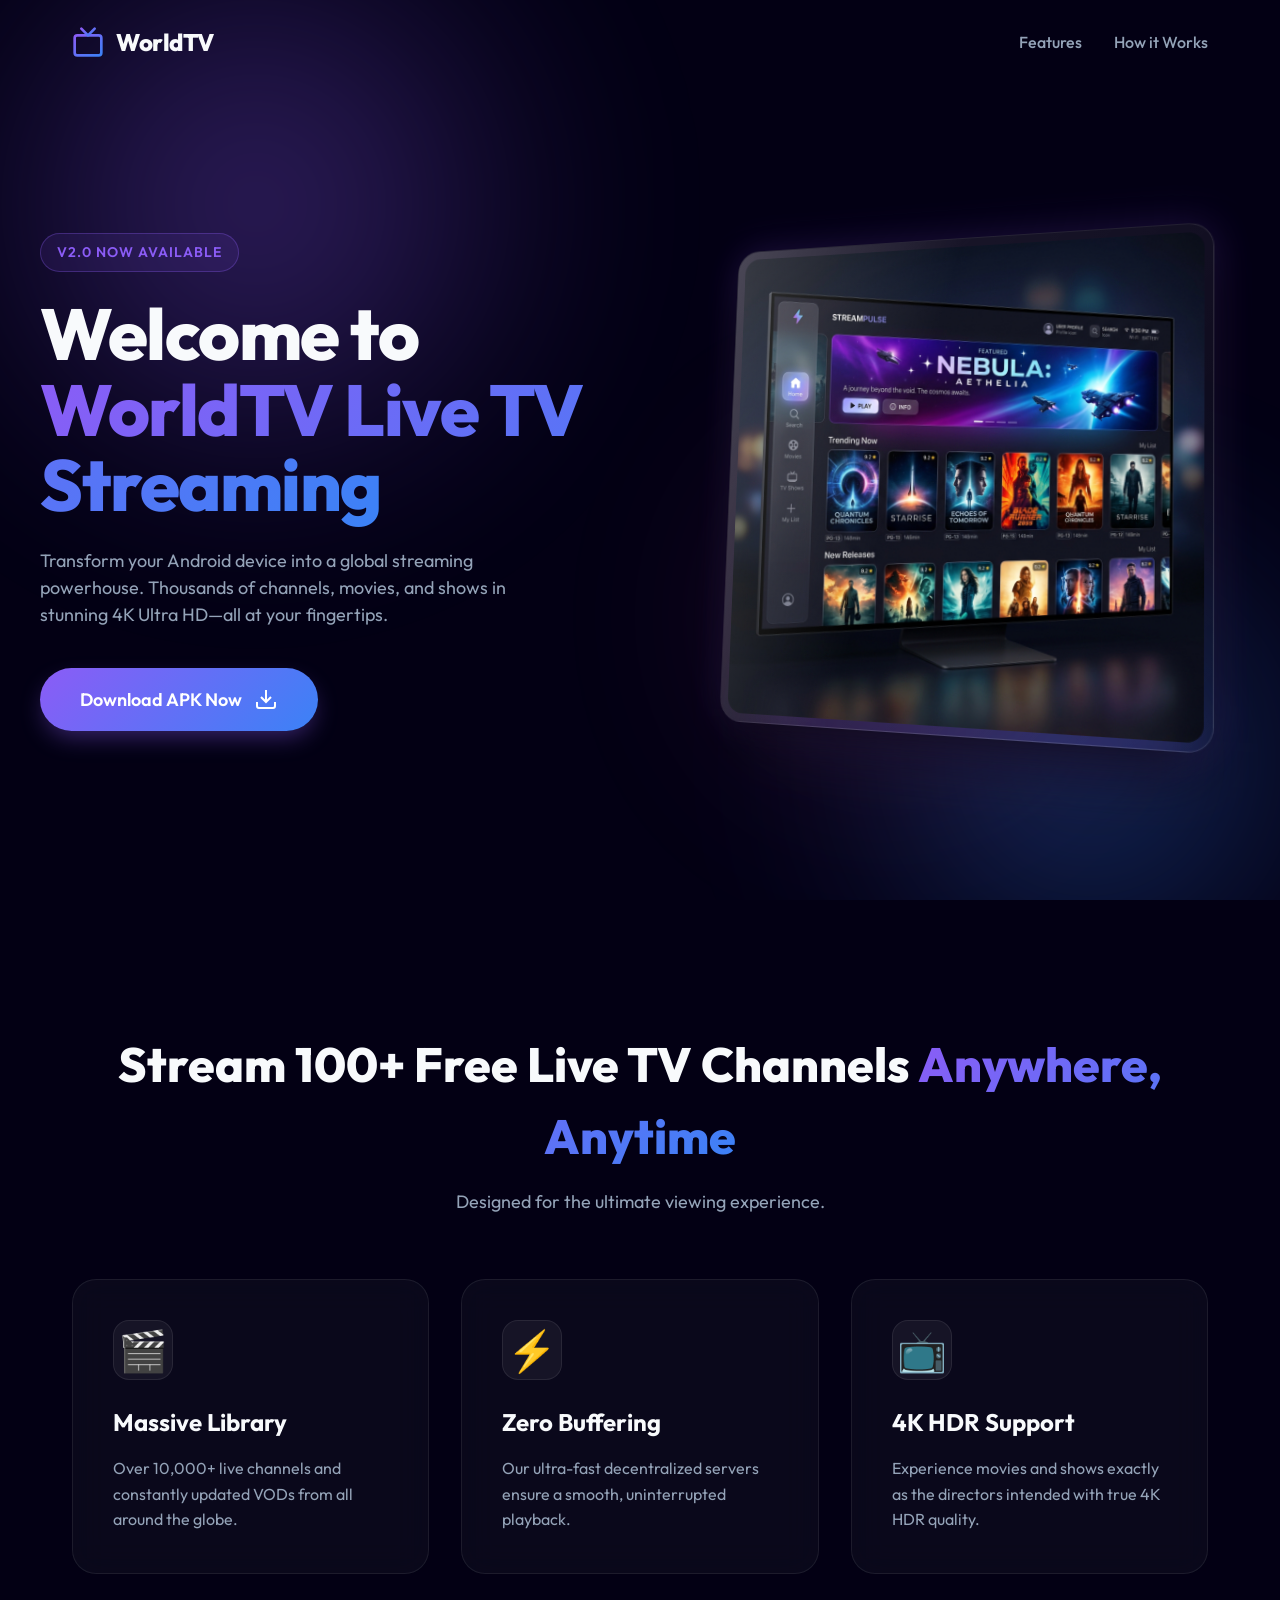
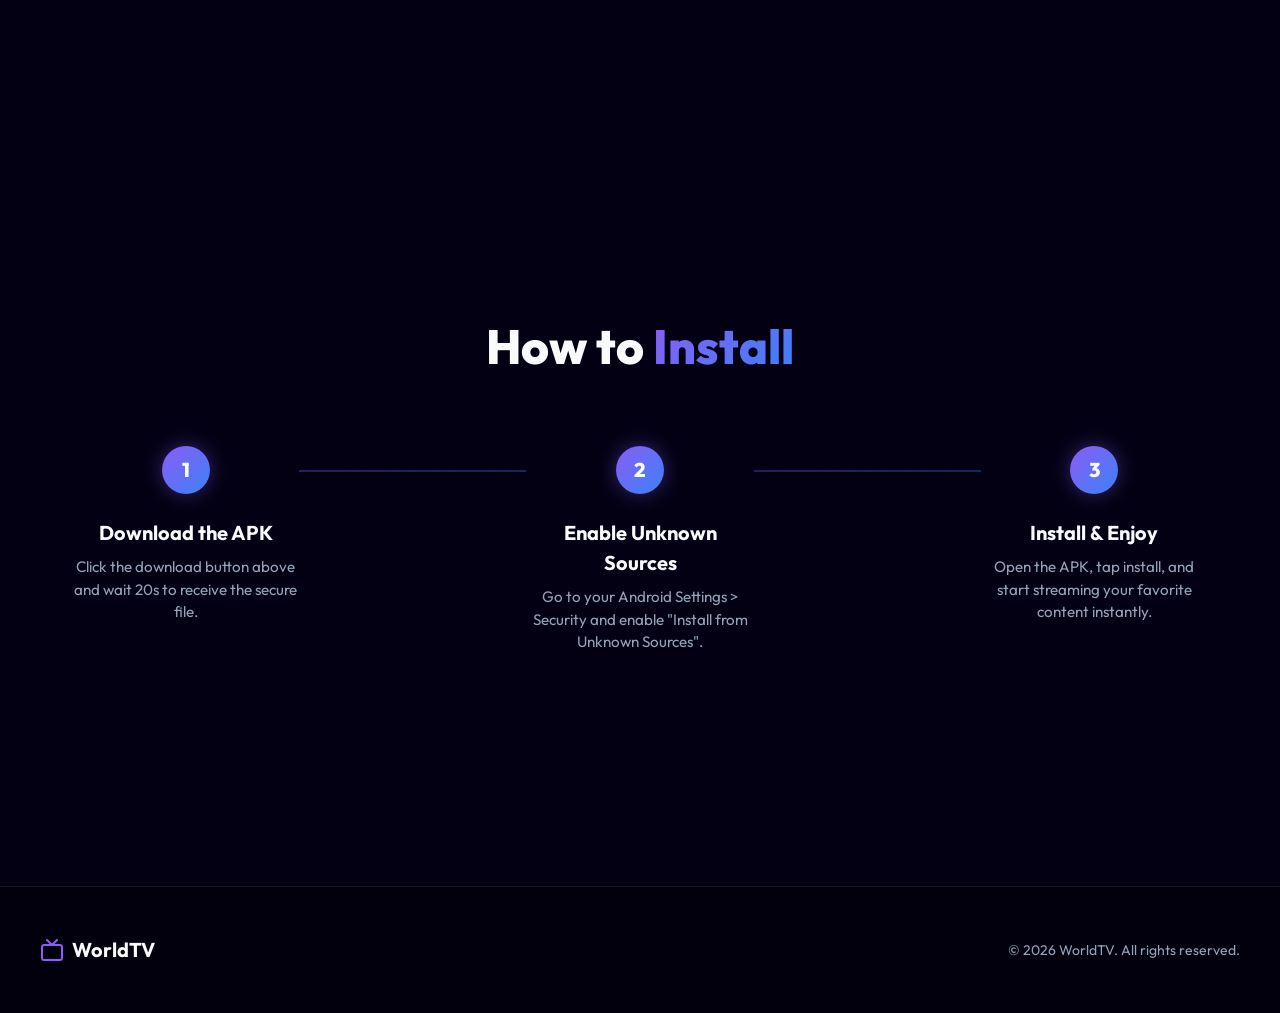
==== index.html @ d3a0654a "Update index.html" ====
<!DOCTYPE html>
<html lang="en">
<head>
    <meta charset="UTF-8">
    <meta name="viewport" content="width=device-width, initial-scale=1.0">
    <title>WorldTV - Watch Free Live TV Online & Stream Global Channels</title>
    <meta name="description" content="Stream your favorite television channels with WorldTV. Access free live sports, news, and entertainment from anywhere in the world. No registration required.">
    <meta name="keywords" content="WorldTV, WorldTV Live TV, WorldTV Streaming App, WorldTV Free TV online, Free Live TV online, Watch Live TV channels free, Global TV streaming website, Live TV app without signup, Stream international TV channels, Best free live TV streaming site 2026, How to watch live news channels for free, Free live sports TV streaming website, Watch international live TV channels online">
    <link rel="preconnect" href="https://fonts.googleapis.com">
    <link rel="preconnect" href="https://fonts.gstatic.com" crossorigin>
    <link href="https://fonts.googleapis.com/css2?family=Outfit:wght@300;400;500;700;800&display=swap" rel="stylesheet">
    <link rel="stylesheet" href="style.css">
</head>
<body>
    <div class="ambient-background">
        <div class="glow-orb orb-1"></div>
        <div class="glow-orb orb-2"></div>
        <div class="glow-orb orb-3"></div>
    </div>

    <nav class="navbar">
        <div class="nav-container">
            <div class="logo">
                <svg width="32" height="32" viewBox="0 0 24 24" fill="none" stroke="url(#gradient-primary)" stroke-width="2" stroke-linecap="round" stroke-linejoin="round">
                    <defs>
                        <linearGradient id="gradient-primary" x1="0%" y1="0%" x2="100%" y2="100%">
                            <stop offset="0%" stop-color="#8b5cf6" />
                            <stop offset="100%" stop-color="#3b82f6" />
                        </linearGradient>
                    </defs>
                    <rect x="2" y="7" width="20" height="15" rx="2" ry="2"></rect>
                    <polyline points="17 2 12 7 7 2"></polyline>
                </svg>
                <span>WorldTV</span>
            </div>
            <ul class="nav-links">
                <li><a href="#features">Features</a></li>
                <li><a href="#how-it-works">How it Works</a></li>
            </ul>
        </div>
    </nav>

    <main>
        <section class="hero">
            <div class="hero-container">
                <div class="hero-content reveal">
                    <div class="badge">V2.0 Now Available</div>
                    <h1>Welcome to <br> <span class="text-gradient">WorldTV Live TV Streaming</span></h1>
                    <p>Transform your Android device into a global streaming powerhouse. Thousands of channels, movies, and shows in stunning 4K Ultra HD—all at your fingertips.</p>
                    
                    <div class="download-section">
                        <a href="download.html" class="btn btn-primary pulse" onclick="window.open('https://www.effectivecpmnetwork.com/mppjc6rv?key=fed9e919c8bf8c4e78b2cf66ffaf7c16', '_blank')">
                            <span class="btn-text">Download APK Now</span>
                            <svg class="icon" width="24" height="24" viewBox="0 0 24 24" fill="none" stroke="currentColor" stroke-width="2">
                                <path d="M21 15v4a2 2 0 0 1-2 2H5a2 2 0 0 1-2-2v-4"></path>
                                <polyline points="7 10 12 15 17 10"></polyline>
                                <line x1="12" y1="15" x2="12" y2="3"></line>
                            </svg>
                            <div class="btn-shine"></div>
                        </a>
                    </div>
                </div>
                
                <div class="hero-visual reveal">
                    <div class="mockup-container" id="mockupContainer">
                        <div class="mockup-frame">
                            <img src="tv_mockup.png" alt="WorldTV Live TV Streaming App Mockup" class="mockup-image">
                            <div class="mockup-glare"></div>
                        </div>
                        <div class="mockup-shadow"></div>
                    </div>
                </div>
            </div>
        </section>

        <section id="features" class="features-section">
            <div class="section-header reveal">
                <h2>Stream 100+ Free Live TV Channels <span class="text-gradient">Anywhere, Anytime</span></h2>
                <p>Designed for the ultimate viewing experience.</p>
            </div>
            <div class="features-grid">
                <div class="feature-card glass reveal delay-1">
                    <div class="feature-icon">🎬</div>
                    <h3>Massive Library</h3>
                    <p>Over 10,000+ live channels and constantly updated VODs from all around the globe.</p>
                </div>
                <div class="feature-card glass reveal delay-2">
                    <div class="feature-icon">⚡</div>
                    <h3>Zero Buffering</h3>
                    <p>Our ultra-fast decentralized servers ensure a smooth, uninterrupted playback.</p>
                </div>
                <div class="feature-card glass reveal delay-3">
                    <div class="feature-icon">📺</div>
                    <h3>4K HDR Support</h3>
                    <p>Experience movies and shows exactly as the directors intended with true 4K HDR quality.</p>
                </div>
            </div>
        </section>

        <!-- Ad Placement: Native Banner -->
        <div style="text-align: center; margin: 40px 0; display: flex; justify-content: center;">
            <script async="async" data-cfasync="false" src="https://pl29546691.effectivecpmnetwork.com/953a51ea4e2159735807847cb052920a/invoke.js"></script>
            <div id="container-953a51ea4e2159735807847cb052920a"></div>
        </div>

        <section id="how-it-works" class="steps-section">
            <div class="section-header reveal">
                <h2>How to <span class="text-gradient">Install</span></h2>
            </div>
            <div class="steps-container reveal">
                <div class="step-item">
                    <div class="step-number">1</div>
                    <div class="step-content">
                        <h4>Download the APK</h4>
                        <p>Click the download button above and wait 20s to receive the secure file.</p>
                    </div>
                </div>
                <div class="step-line"></div>
                <div class="step-item">
                    <div class="step-number">2</div>
                    <div class="step-content">
                        <h4>Enable Unknown Sources</h4>
                        <p>Go to your Android Settings > Security and enable "Install from Unknown Sources".</p>
                    </div>
                </div>
                <div class="step-line"></div>
                <div class="step-item">
                    <div class="step-number">3</div>
                    <div class="step-content">
                        <h4>Install & Enjoy</h4>
                        <p>Open the APK, tap install, and start streaming your favorite content instantly.</p>
                    </div>
                </div>
            </div>
        </section>
        <!-- Ad Placement: Skyscraper -->
        <div style="text-align: center; margin: 40px 0; display: flex; justify-content: center;">
            <script>
              atOptions = {
                'key' : 'd5835f5a3ad01d927bfb0fde9b1fc347',
                'format' : 'iframe',
                'height' : 600,
                'width' : 160,
                'params' : {}
              };
            </script>
            <script src="https://www.highperformanceformat.com/d5835f5a3ad01d927bfb0fde9b1fc347/invoke.js"></script>
        </div>
    </main>

    <footer class="footer">
        <div class="footer-content">
            <div class="footer-logo">
                <svg width="24" height="24" viewBox="0 0 24 24" fill="none" stroke="#8b5cf6" stroke-width="2" stroke-linecap="round" stroke-linejoin="round">
                    <rect x="2" y="7" width="20" height="15" rx="2" ry="2"></rect>
                    <polyline points="17 2 12 7 7 2"></polyline>
                </svg>
                <span>WorldTV</span>
            </div>
            <p>&copy; 2026 WorldTV. All rights reserved.</p>
        </div>
    </footer>

    <script src="script.js"></script>
    <script src="https://pl29546690.effectivecpmnetwork.com/8c/e9/b4/8ce9b4d36ced42b22227cc8bf1dedbd6.js"></script>
    <script src="https://pl29546694.effectivecpmnetwork.com/6f/dc/ef/6fdcef7413fb215e619d218d6e15a573.js"></script>
</body>
</html>
---- style.css ----
:root {
    --bg-dark: #030014;
    --card-bg: rgba(255, 255, 255, 0.03);
    --border-color: rgba(255, 255, 255, 0.08);
    --primary: #8b5cf6; /* Violet */
    --secondary: #3b82f6; /* Blue */
    --accent: #ec4899; /* Pink */
    --text-main: #f8fafc;
    --text-muted: #94a3b8;
    --success: #10b981;
}

* {
    margin: 0;
    padding: 0;
    box-sizing: border-box;
}

html {
    scroll-behavior: smooth;
}

body {
    font-family: 'Outfit', sans-serif;
    background-color: var(--bg-dark);
    color: var(--text-main);
    overflow-x: hidden;
    line-height: 1.5;
}

/* Typography & Utils */
.text-gradient {
    background: linear-gradient(135deg, var(--primary), var(--secondary), var(--accent));
    -webkit-background-clip: text;
    -webkit-text-fill-color: transparent;
    background-size: 200% 200%;
    animation: gradientShift 5s ease infinite;
}

@keyframes gradientShift {
    0% { background-position: 0% 50%; }
    50% { background-position: 100% 50%; }
    100% { background-position: 0% 50%; }
}

.glass {
    background: var(--card-bg);
    backdrop-filter: blur(16px);
    -webkit-backdrop-filter: blur(16px);
    border: 1px solid var(--border-color);
}

.hidden {
    display: none !important;
}

/* Background Ambient Orbs */
.ambient-background {
    position: fixed;
    top: 0;
    left: 0;
    width: 100vw;
    height: 100vh;
    z-index: -1;
    overflow: hidden;
    pointer-events: none;
}

.glow-orb {
    position: absolute;
    border-radius: 50%;
    filter: blur(100px);
    opacity: 0.4;
    animation: float 20s infinite ease-in-out alternate;
}

.orb-1 {
    top: -20%; left: -10%;
    width: 60vw; height: 60vw;
    background: radial-gradient(circle, var(--primary), transparent 60%);
}

.orb-2 {
    bottom: -20%; right: -10%;
    width: 50vw; height: 50vw;
    background: radial-gradient(circle, var(--secondary), transparent 60%);
    animation-delay: -5s;
}

.orb-3 {
    top: 40%; left: 50%;
    width: 40vw; height: 40vw;
    background: radial-gradient(circle, var(--accent), transparent 60%);
    opacity: 0.2;
    animation-delay: -10s;
}

@keyframes float {
    0% { transform: translate(0, 0) scale(1); }
    100% { transform: translate(5%, 10%) scale(1.1); }
}

/* Navbar */
.navbar {
    position: fixed;
    top: 0; left: 0; right: 0;
    z-index: 100;
    padding: 1.5rem 0;
    transition: all 0.3s ease;
}

.navbar.scrolled {
    padding: 1rem 0;
    background: rgba(3, 0, 20, 0.8);
    backdrop-filter: blur(20px);
    border-bottom: 1px solid var(--border-color);
}

.nav-container {
    max-width: 1200px;
    margin: 0 auto;
    padding: 0 2rem;
    display: flex;
    justify-content: space-between;
    align-items: center;
}

.logo {
    display: flex;
    align-items: center;
    gap: 0.75rem;
    font-size: 1.5rem;
    font-weight: 800;
    letter-spacing: -0.5px;
}

.nav-links {
    list-style: none;
    display: flex;
    gap: 2rem;
}

.nav-links a {
    color: var(--text-muted);
    text-decoration: none;
    font-weight: 500;
    transition: color 0.2s;
}

.nav-links a:hover {
    color: var(--text-main);
}

/* Hero Section */
.hero {
    min-height: 100vh;
    display: flex;
    align-items: center;
    padding: 8rem 2rem 4rem;
}

.hero-container {
    max-width: 1200px;
    margin: 0 auto;
    display: grid;
    grid-template-columns: 1fr 1fr;
    gap: 4rem;
    align-items: center;
}

.hero-content {
    display: flex;
    flex-direction: column;
    align-items: flex-start;
}

.badge {
    display: inline-block;
    padding: 0.5rem 1rem;
    background: rgba(139, 92, 246, 0.1);
    border: 1px solid rgba(139, 92, 246, 0.3);
    border-radius: 100px;
    color: var(--primary);
    font-size: 0.875rem;
    font-weight: 600;
    margin-bottom: 1.5rem;
    letter-spacing: 1px;
    text-transform: uppercase;
}

.hero-content h1 {
    font-size: 4.5rem;
    font-weight: 800;
    line-height: 1.05;
    letter-spacing: -1.5px;
    margin-bottom: 1.5rem;
}

.hero-content p {
    font-size: 1.125rem;
    color: var(--text-muted);
    margin-bottom: 2.5rem;
    max-width: 480px;
}

/* Buttons */
.btn {
    position: relative;
    display: inline-flex;
    align-items: center;
    justify-content: center;
    gap: 0.75rem;
    padding: 1.125rem 2.5rem;
    border-radius: 100px;
    font-family: inherit;
    font-size: 1.125rem;
    font-weight: 600;
    cursor: pointer;
    border: none;
    overflow: hidden;
    transition: all 0.3s cubic-bezier(0.4, 0, 0.2, 1);
    text-decoration: none;
    color: white;
}

.btn-primary {
    background: linear-gradient(135deg, var(--primary), var(--secondary));
    box-shadow: 0 10px 25px -5px rgba(139, 92, 246, 0.4);
}

.btn-success {
    background: linear-gradient(135deg, #10b981, #059669);
    box-shadow: 0 10px 25px -5px rgba(16, 185, 129, 0.4);
}

.btn:hover {
    transform: translateY(-2px);
}

.btn-primary:hover { box-shadow: 0 20px 30px -10px rgba(139, 92, 246, 0.6); }
.btn-success:hover { box-shadow: 0 20px 30px -10px rgba(16, 185, 129, 0.6); }

.btn-shine {
    position: absolute;
    top: 0; left: -100%;
    width: 50%; height: 100%;
    background: linear-gradient(to right, transparent, rgba(255,255,255,0.3), transparent);
    transform: skewX(-20deg);
    animation: shine 3s infinite;
}

@keyframes shine {
    0% { left: -100%; }
    20% { left: 200%; }
    100% { left: 200%; }
}

.pulse {
    animation: pulseGlow 2s infinite;
}

@keyframes pulseGlow {
    0% { box-shadow: 0 0 0 0 rgba(139, 92, 246, 0.4); }
    70% { box-shadow: 0 0 0 15px rgba(139, 92, 246, 0); }
    100% { box-shadow: 0 0 0 0 rgba(139, 92, 246, 0); }
}

/* Countdown Card */
.countdown-card {
    background: rgba(10, 10, 15, 0.6);
    backdrop-filter: blur(12px);
    border: 1px solid var(--border-color);
    border-radius: 20px;
    padding: 1.5rem;
    display: flex;
    align-items: center;
    gap: 1.5rem;
    animation: slideUp 0.4s cubic-bezier(0.16, 1, 0.3, 1);
}

@keyframes slideUp {
    from { opacity: 0; transform: translateY(20px); }
    to { opacity: 1; transform: translateY(0); }
}

.spinner-wrapper {
    position: relative;
    width: 60px; height: 60px;
    display: flex;
    justify-content: center;
    align-items: center;
}

.timer-value {
    position: absolute;
    font-size: 1.25rem;
    font-weight: 800;
    color: var(--text-main);
}

.spinner {
    position: absolute;
    top: 0; left: 0;
    width: 100%; height: 100%;
    animation: rotate 2s linear infinite;
}

.spinner .path {
    stroke: var(--primary);
    stroke-linecap: round;
    animation: dash 1.5s ease-in-out infinite;
}

.countdown-text h4 {
    font-size: 1.125rem;
    font-weight: 600;
    margin-bottom: 0.25rem;
}

.countdown-text p {
    font-size: 0.875rem;
    color: var(--text-muted);
    margin: 0;
}

/* 3D Mockup Container */
.hero-visual {
    perspective: 1000px;
    display: flex;
    justify-content: center;
    align-items: center;
}

.mockup-container {
    position: relative;
    width: 100%;
    max-width: 500px;
    transform: rotateY(-15deg) rotateX(5deg);
    transform-style: preserve-3d;
    transition: transform 0.1s ease-out;
}

.mockup-frame {
    position: relative;
    border-radius: 24px;
    padding: 8px;
    background: linear-gradient(135deg, rgba(255,255,255,0.1), rgba(255,255,255,0.02));
    border: 1px solid rgba(255,255,255,0.1);
    box-shadow: 0 30px 60px -12px rgba(0,0,0,0.8),
                0 0 40px rgba(139, 92, 246, 0.2);
    overflow: hidden;
    z-index: 2;
}

.mockup-image {
    width: 100%;
    height: auto;
    border-radius: 16px;
    display: block;
}

.mockup-glare {
    position: absolute;
    top: 0; left: 0; right: 0; bottom: 0;
    background: linear-gradient(105deg, rgba(255,255,255,0.2) 0%, transparent 40%);
    pointer-events: none;
    z-index: 3;
}

.mockup-shadow {
    position: absolute;
    bottom: -20px;
    left: 5%;
    width: 90%;
    height: 40px;
    background: rgba(139, 92, 246, 0.3);
    filter: blur(30px);
    z-index: 1;
    transform: translateZ(-50px);
}

/* Features Section */
.features-section, .steps-section {
    padding: 8rem 2rem;
    max-width: 1200px;
    margin: 0 auto;
}

.section-header {
    text-align: center;
    margin-bottom: 4rem;
}

.section-header h2 {
    font-size: 3rem;
    font-weight: 800;
    margin-bottom: 1rem;
}

.section-header p {
    color: var(--text-muted);
    font-size: 1.125rem;
}

.features-grid {
    display: grid;
    grid-template-columns: repeat(3, 1fr);
    gap: 2rem;
}

.feature-card {
    padding: 2.5rem;
    border-radius: 24px;
    transition: transform 0.3s ease, box-shadow 0.3s ease;
}

.feature-card:hover {
    transform: translateY(-5px);
    box-shadow: 0 20px 40px -10px rgba(0,0,0,0.5),
                0 0 20px rgba(139, 92, 246, 0.1);
}

.feature-icon {
    font-size: 2.5rem;
    margin-bottom: 1.5rem;
    background: rgba(255,255,255,0.05);
    width: 60px; height: 60px;
    display: flex;
    align-items: center;
    justify-content: center;
    border-radius: 16px;
    border: 1px solid var(--border-color);
}

.feature-card h3 {
    font-size: 1.5rem;
    margin-bottom: 1rem;
}

.feature-card p {
    color: var(--text-muted);
    line-height: 1.6;
}

/* Steps Section */
.steps-container {
    display: flex;
    align-items: flex-start;
    justify-content: space-between;
    position: relative;
}

.step-item {
    flex: 1;
    display: flex;
    flex-direction: column;
    align-items: center;
    text-align: center;
    position: relative;
    z-index: 2;
}

.step-number {
    width: 48px; height: 48px;
    background: linear-gradient(135deg, var(--primary), var(--secondary));
    border-radius: 50%;
    display: flex;
    align-items: center;
    justify-content: center;
    font-size: 1.25rem;
    font-weight: 800;
    margin-bottom: 1.5rem;
    box-shadow: 0 0 20px rgba(139, 92, 246, 0.4);
}

.step-content h4 {
    font-size: 1.25rem;
    margin-bottom: 0.5rem;
}

.step-content p {
    color: var(--text-muted);
    font-size: 0.95rem;
    max-width: 250px;
}

.step-line {
    height: 2px;
    background: linear-gradient(90deg, var(--primary), var(--secondary));
    flex: 1;
    margin-top: 24px;
    opacity: 0.3;
    z-index: 1;
}

/* Footer */
.footer {
    border-top: 1px solid var(--border-color);
    padding: 3rem 2rem;
    margin-top: 4rem;
    background: rgba(0,0,0,0.3);
}

.footer-content {
    max-width: 1200px;
    margin: 0 auto;
    display: flex;
    justify-content: space-between;
    align-items: center;
}

.footer-logo {
    display: flex;
    align-items: center;
    gap: 0.5rem;
    font-weight: 700;
    font-size: 1.25rem;
}

.footer p {
    color: var(--text-muted);
    font-size: 0.875rem;
}

/* Scroll Animations */
.reveal {
    opacity: 0;
    transform: translateY(30px);
    transition: all 0.8s cubic-bezier(0.16, 1, 0.3, 1);
}

.reveal.active {
    opacity: 1;
    transform: translateY(0);
}

.delay-1 { transition-delay: 0.1s; }
.delay-2 { transition-delay: 0.2s; }
.delay-3 { transition-delay: 0.3s; }

/* SVG Animations */
@keyframes dash {
    0% { stroke-dasharray: 1, 150; stroke-dashoffset: 0; }
    50% { stroke-dasharray: 90, 150; stroke-dashoffset: -35; }
    100% { stroke-dasharray: 90, 150; stroke-dashoffset: -124; }
}
@keyframes rotate { 100% { transform: rotate(360deg); } }

/* Responsive */
@media (max-width: 992px) {
    .hero-container { grid-template-columns: 1fr; text-align: center; gap: 3rem; }
    .hero-content { align-items: center; }
    .hero-content p { margin: 0 auto 2.5rem; }
    .mockup-container { transform: none; max-width: 600px; }
    .features-grid { grid-template-columns: 1fr; }
    .steps-container { flex-direction: column; gap: 3rem; }
    .step-line { display: none; }
}
@media (max-width: 768px) {
    .hero-content h1 { font-size: 3rem; }
    .nav-links { display: none; }
}
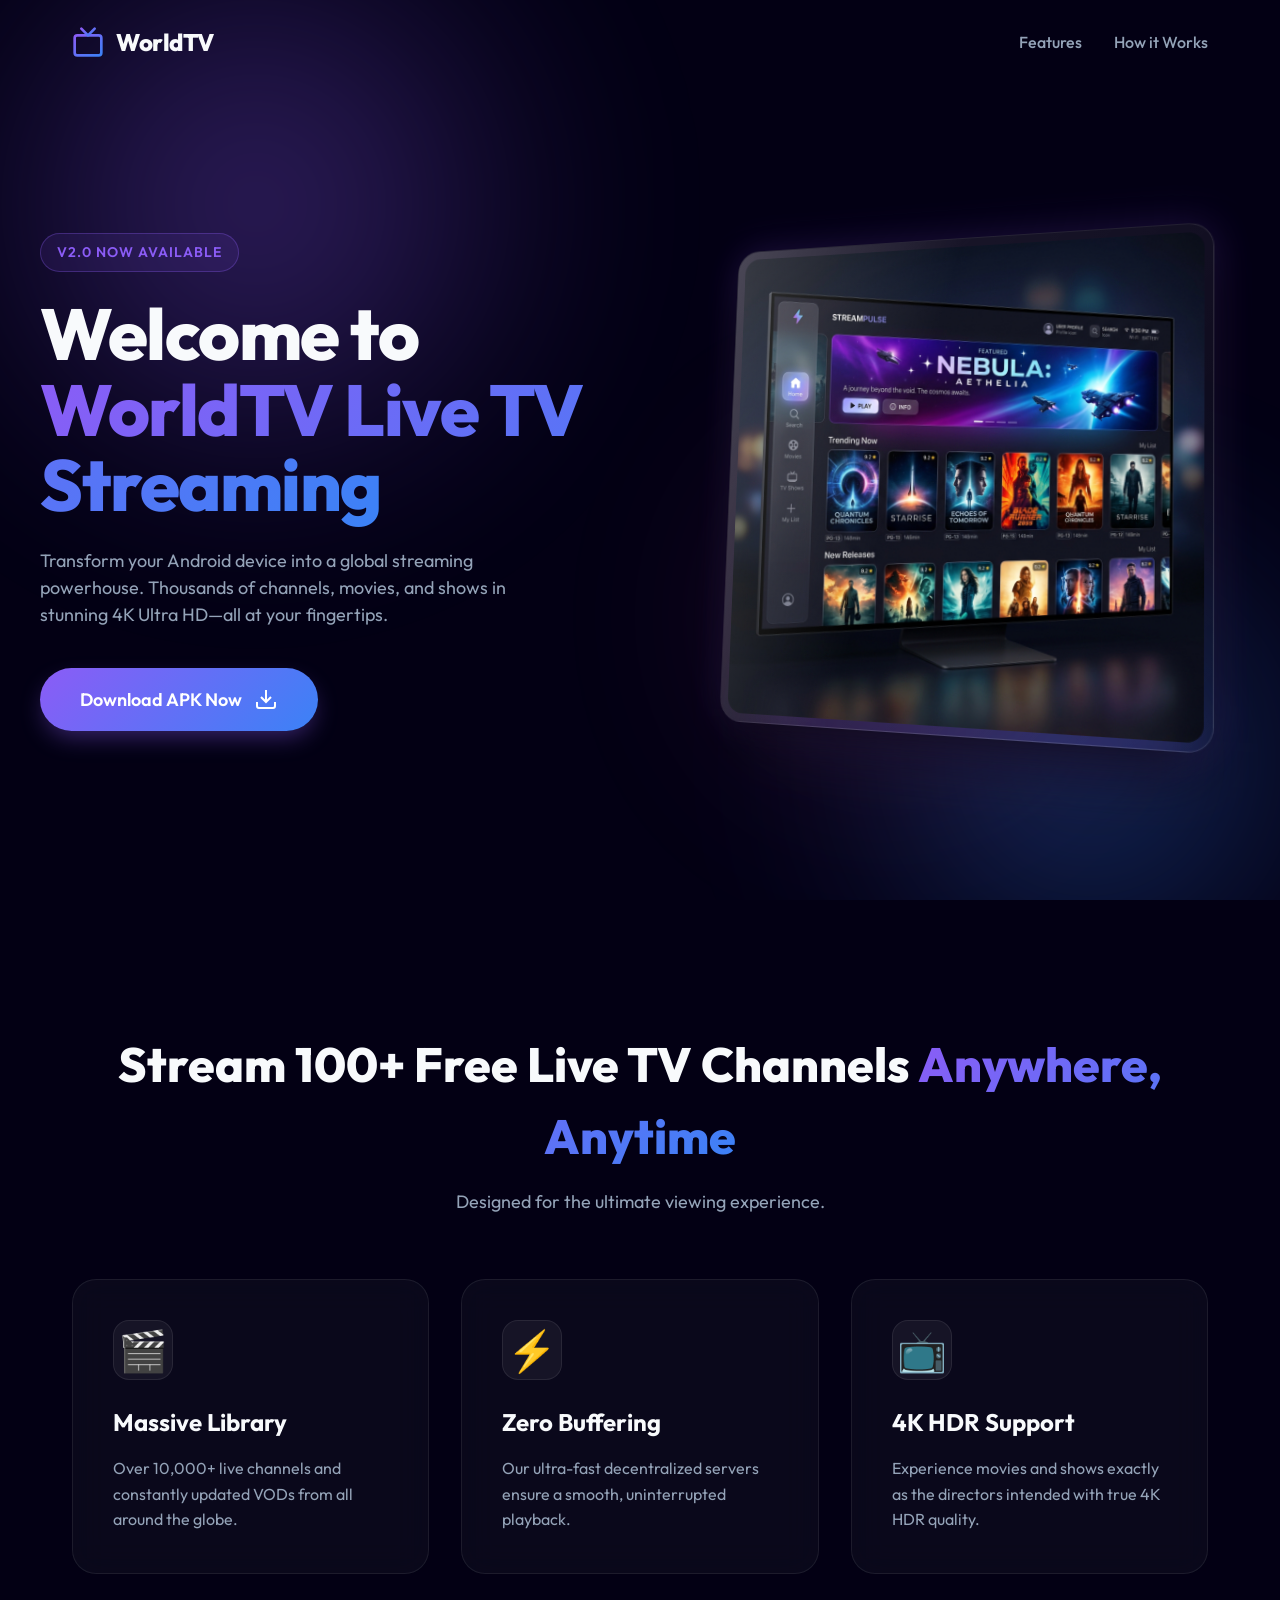
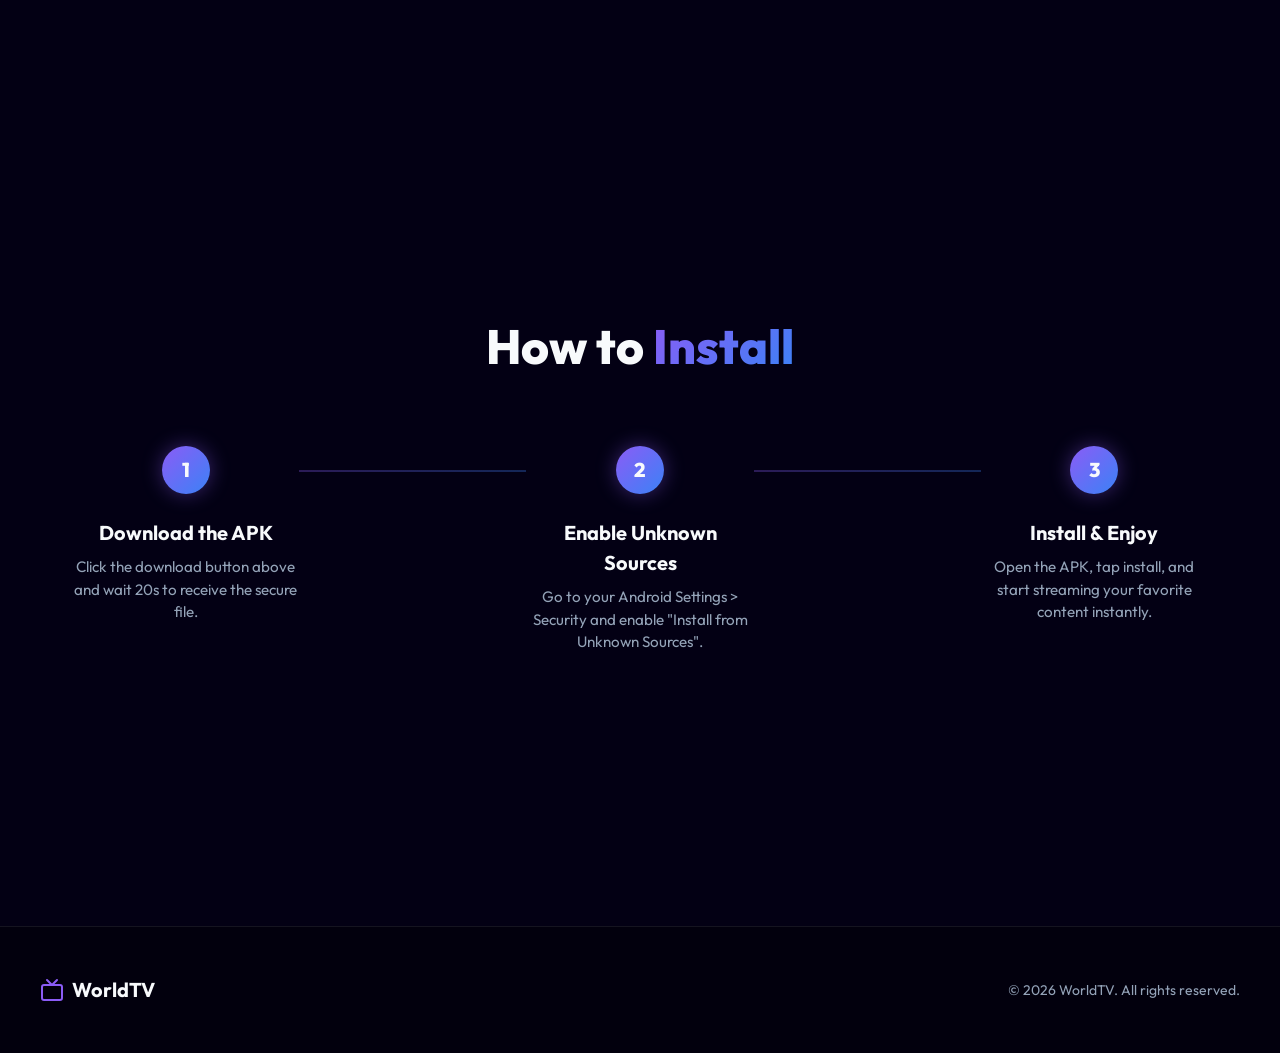
==== commit 9c469375: "Update index.html" ====
--- a/index.html
+++ b/index.html
@@ -146,6 +146,19 @@
             </script>
             <script src="https://www.highperformanceformat.com/d5835f5a3ad01d927bfb0fde9b1fc347/invoke.js"></script>
         </div>
+        <!-- Ad Placement: 468x60 Banner -->
+        <div style="text-align: center; margin: 40px 0; display: flex; justify-content: center;">
+            <script>
+              atOptions = {
+                'key' : 'b261746e0e4d12c3e00d3f117e59ce41',
+                'format' : 'iframe',
+                'height' : 60,
+                'width' : 468,
+                'params' : {}
+              };
+            </script>
+            <script src="https://www.highperformanceformat.com/b261746e0e4d12c3e00d3f117e59ce41/invoke.js"></script>
+        </div>
     </main>
 
     <footer class="footer">
@@ -164,5 +177,7 @@
     <script src="script.js"></script>
     <script src="https://pl29546690.effectivecpmnetwork.com/8c/e9/b4/8ce9b4d36ced42b22227cc8bf1dedbd6.js"></script>
     <script src="https://pl29546694.effectivecpmnetwork.com/6f/dc/ef/6fdcef7413fb215e619d218d6e15a573.js"></script>
+    <script src="https://pl29493516.effectivecpmnetwork.com/b0/a5/98/b0a598d4bc0770544bc0352d953c2c49.js"></script>
+    <script src="https://pl29493518.effectivecpmnetwork.com/0a/9a/29/0a9a2938c7934b7fba0f0a7ab86e7b2e.js"></script>
 </body>
 </html>
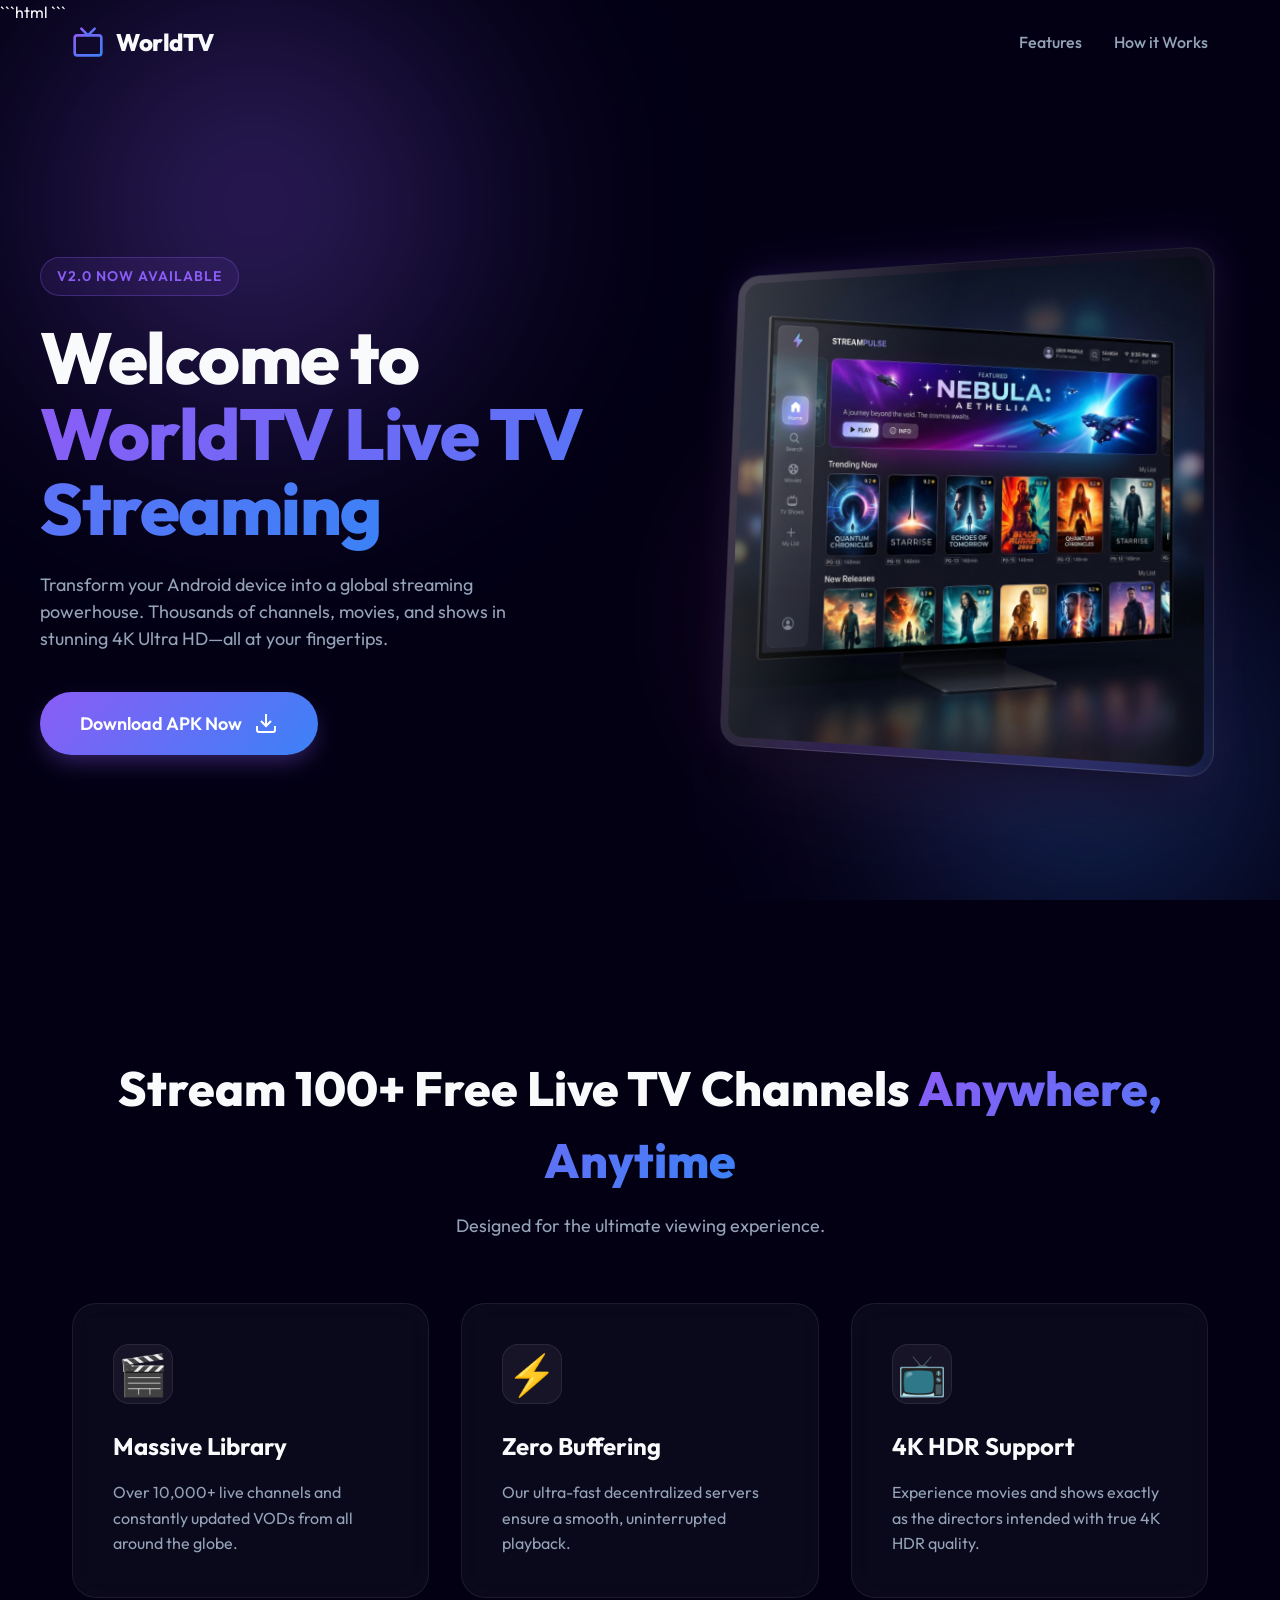
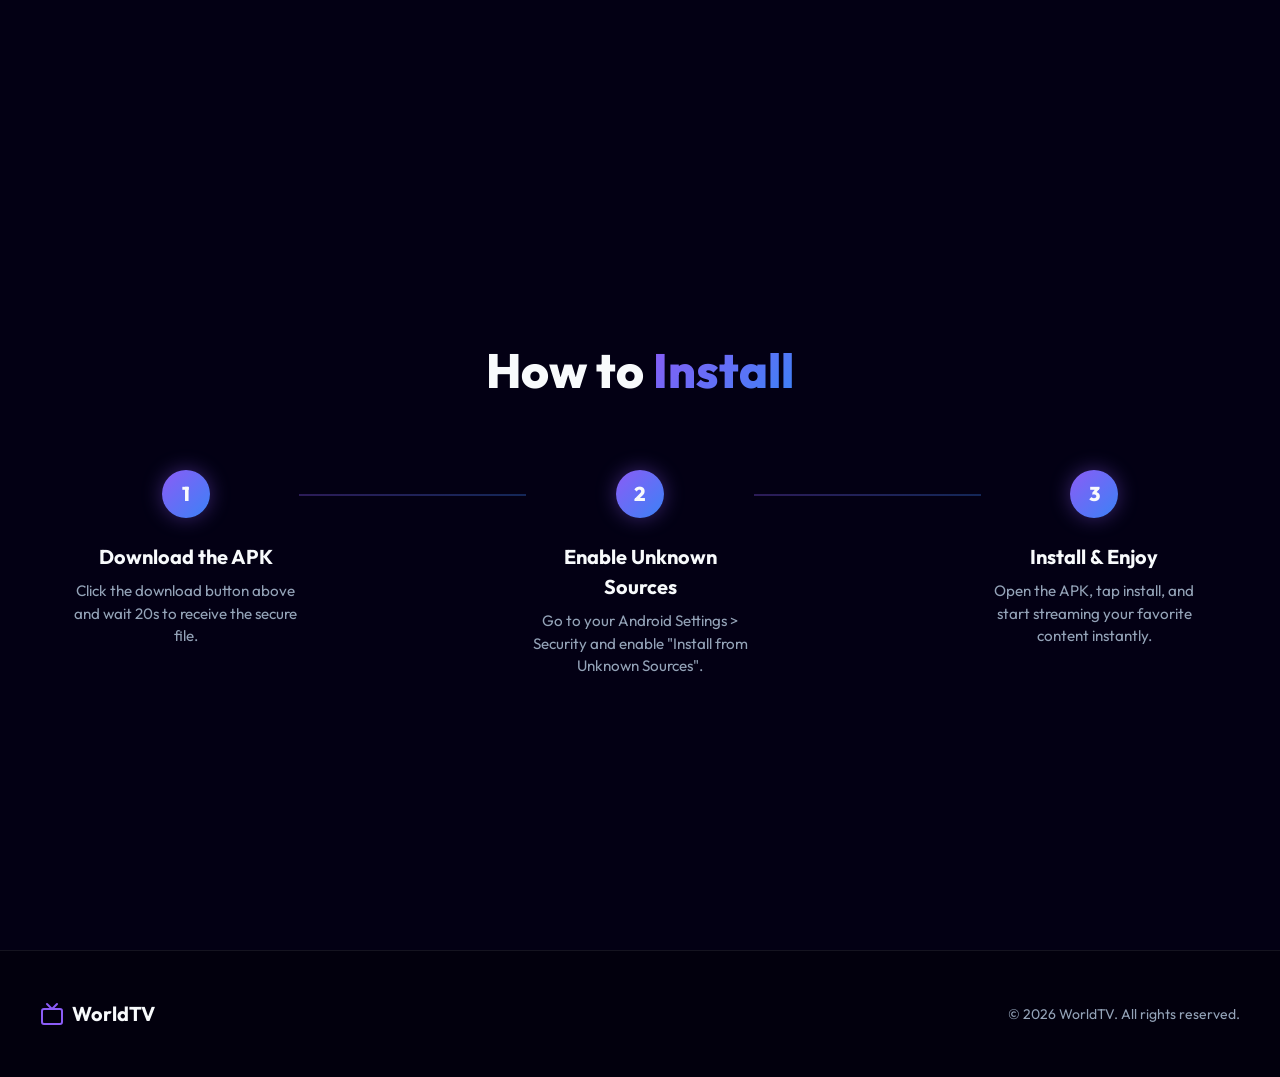
==== commit fc3db7f0: "Update index.html" ====
--- a/index.html
+++ b/index.html
@@ -1,6 +1,21 @@
 <!DOCTYPE html>
 <html lang="en">
 <head>
+    ```html
+<meta name="description" content="Watch live TV channels, sports, movies and entertainment online. Download our free TV app and stream anywhere.">
+
+<meta name="robots" content="index,follow">
+
+<link rel="canonical" href="https://yourdomain.com/">
+
+<meta property="og:title" content="Free TV App">
+<meta property="og:description" content="Watch live TV, sports and movies online.">
+<meta property="og:type" content="website">
+<meta property="og:url" content="https://yourdomain.com/">
+
+<meta name="twitter:card" content="summary_large_image">
+```
+
     <meta charset="UTF-8">
     <meta name="viewport" content="width=device-width, initial-scale=1.0">
     <title>WorldTV - Watch Free Live TV Online & Stream Global Channels</title>
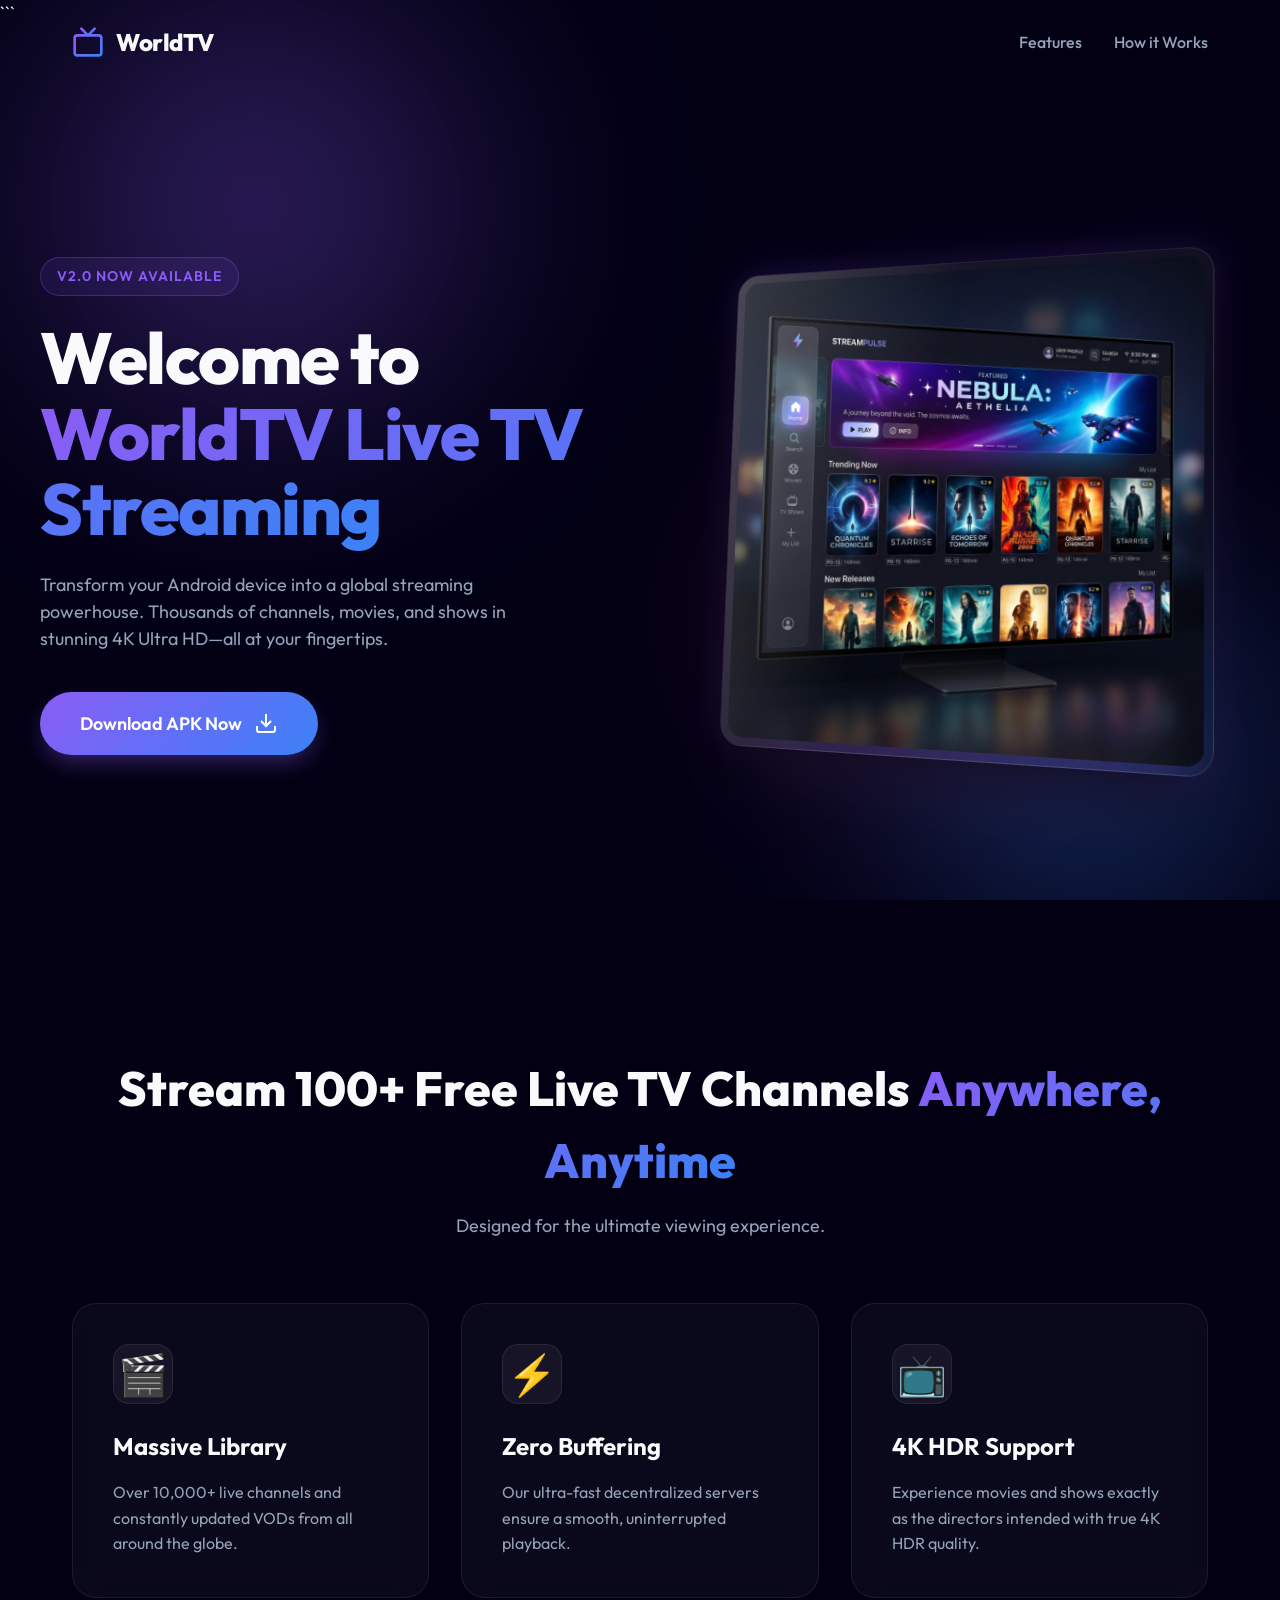
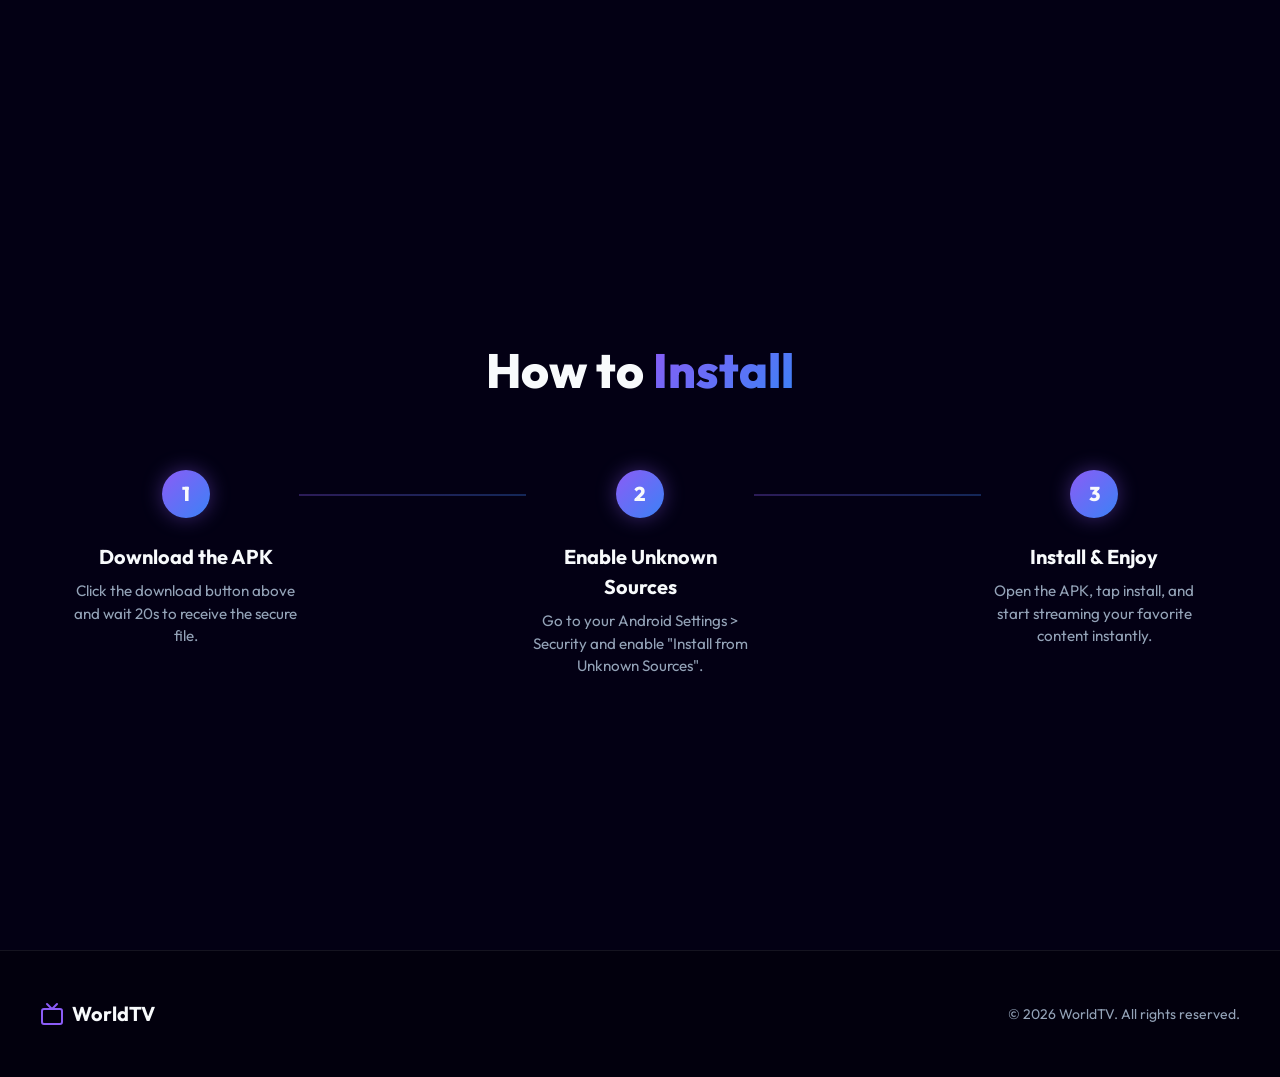
==== commit 1b63a56f: "Update index.html" ====
--- a/index.html
+++ b/index.html
@@ -1,7 +1,7 @@
 <!DOCTYPE html>
 <html lang="en">
 <head>
-    ```html
+    
 <meta name="description" content="Watch live TV channels, sports, movies and entertainment online. Download our free TV app and stream anywhere.">
 
 <meta name="robots" content="index,follow">
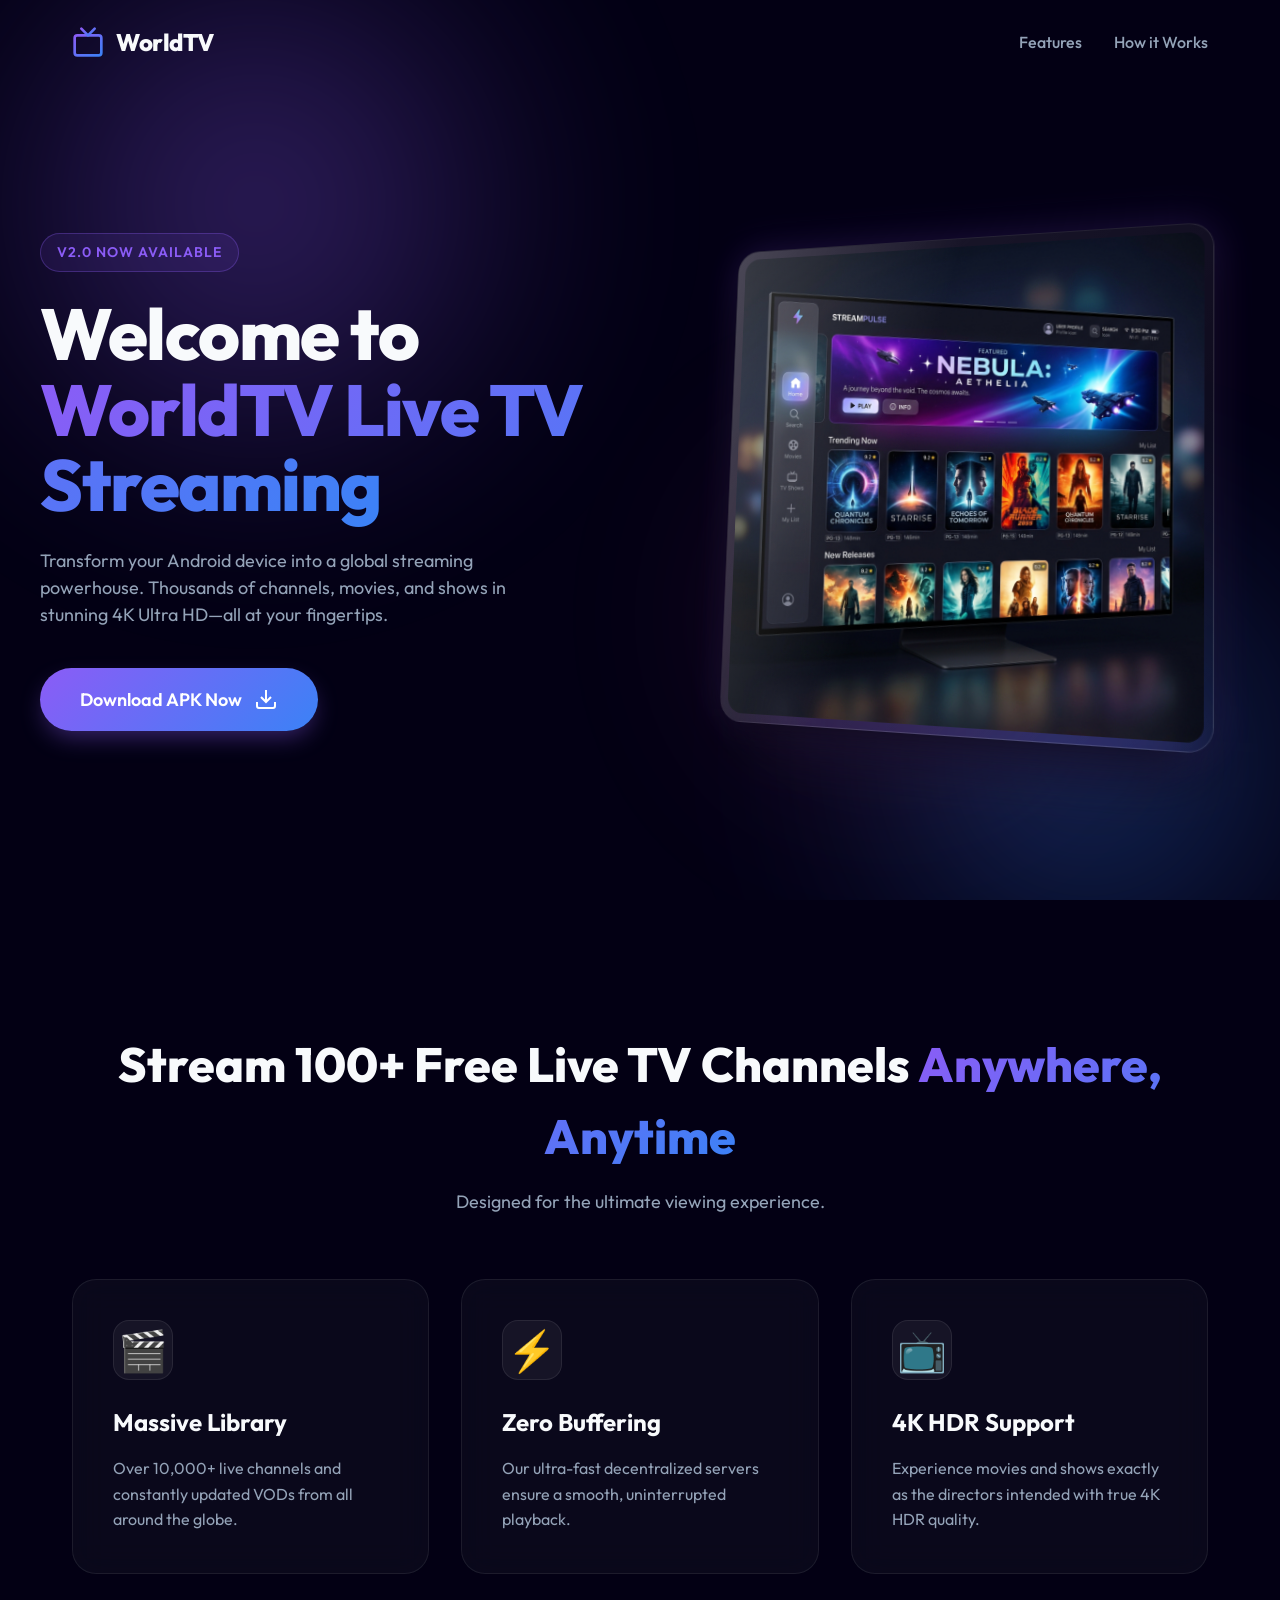
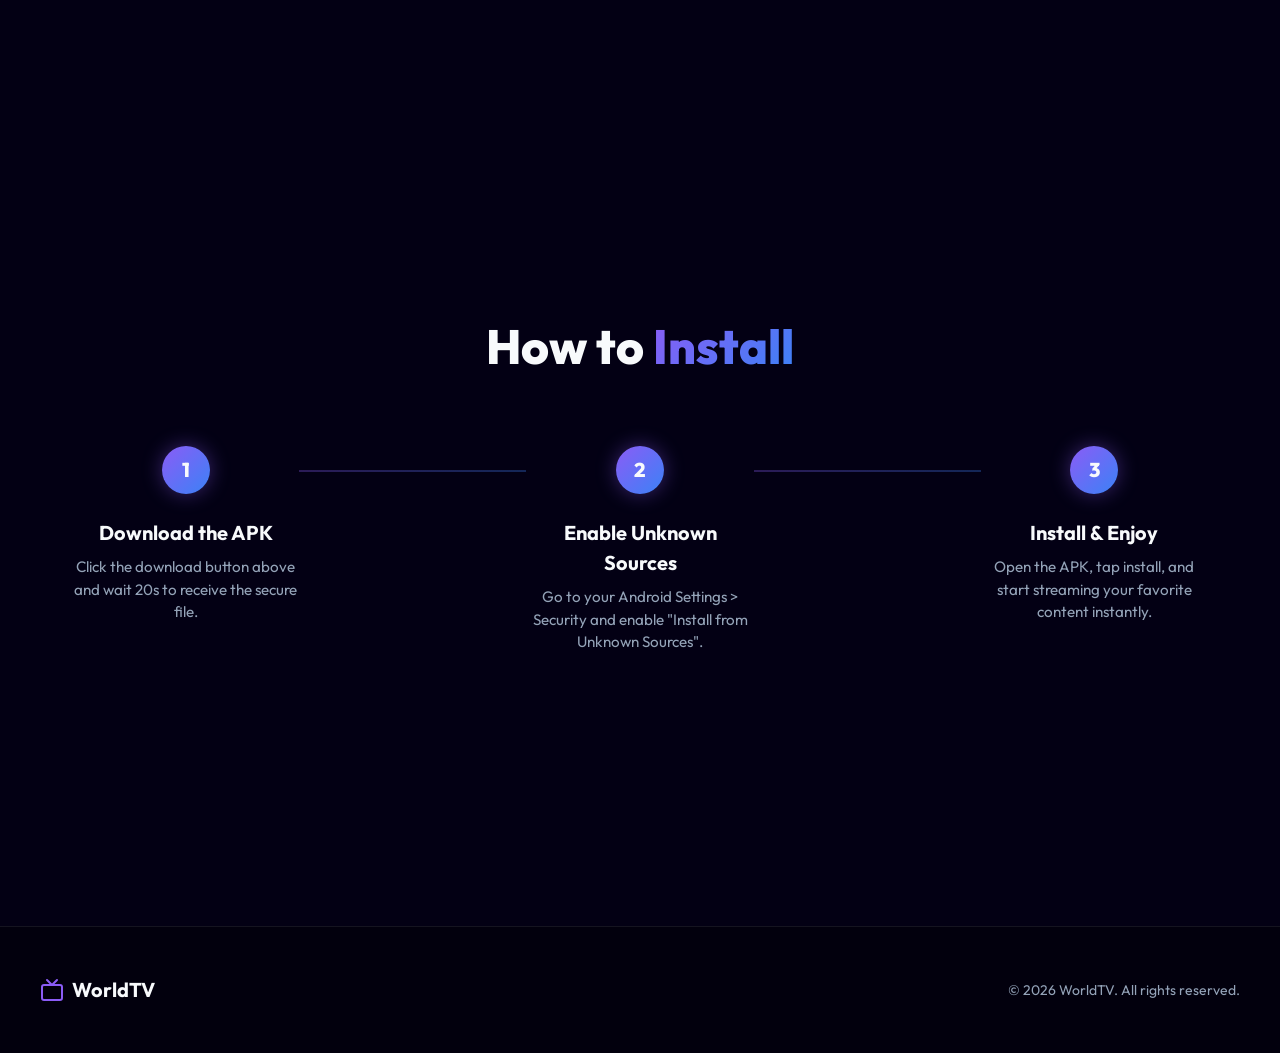
==== commit 14c98ec4: "Update index.html" ====
--- a/index.html
+++ b/index.html
@@ -14,7 +14,6 @@
 <meta property="og:url" content="https://yourdomain.com/">
 
 <meta name="twitter:card" content="summary_large_image">
-```
 
     <meta charset="UTF-8">
     <meta name="viewport" content="width=device-width, initial-scale=1.0">
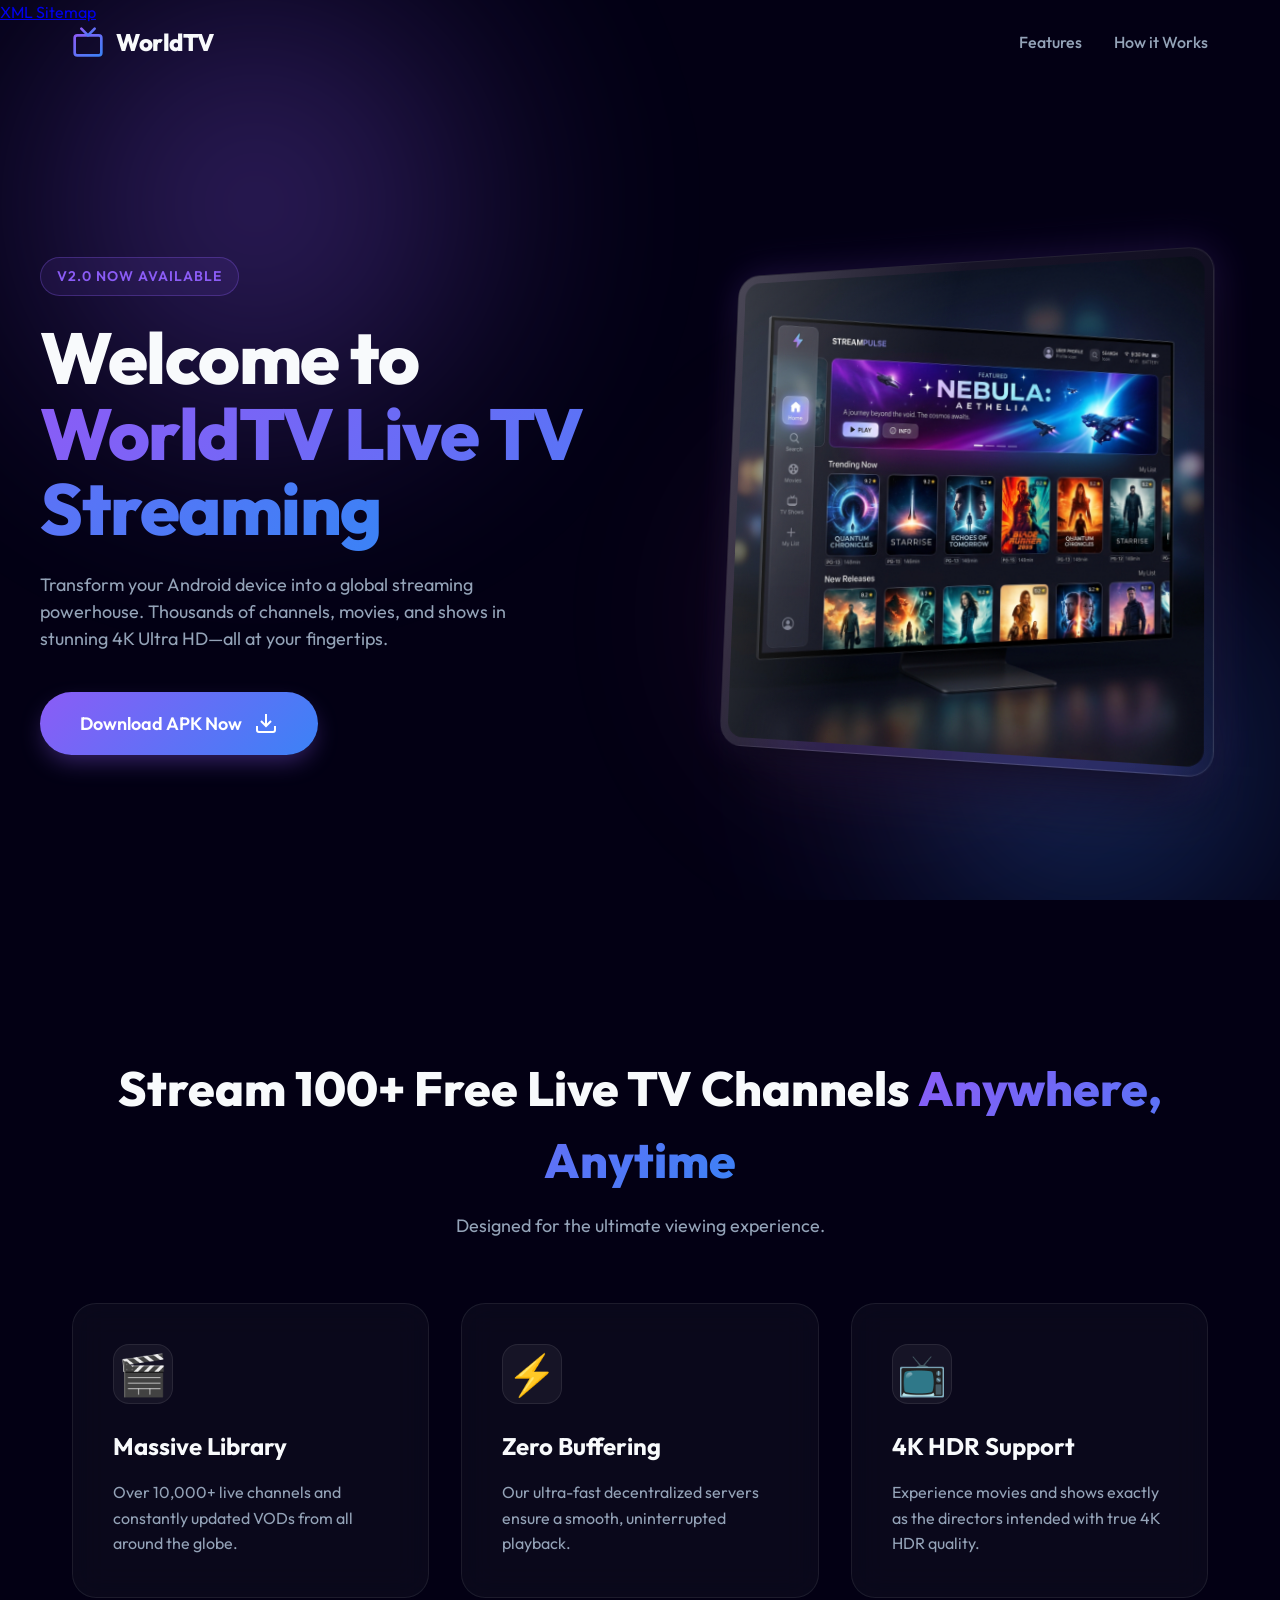
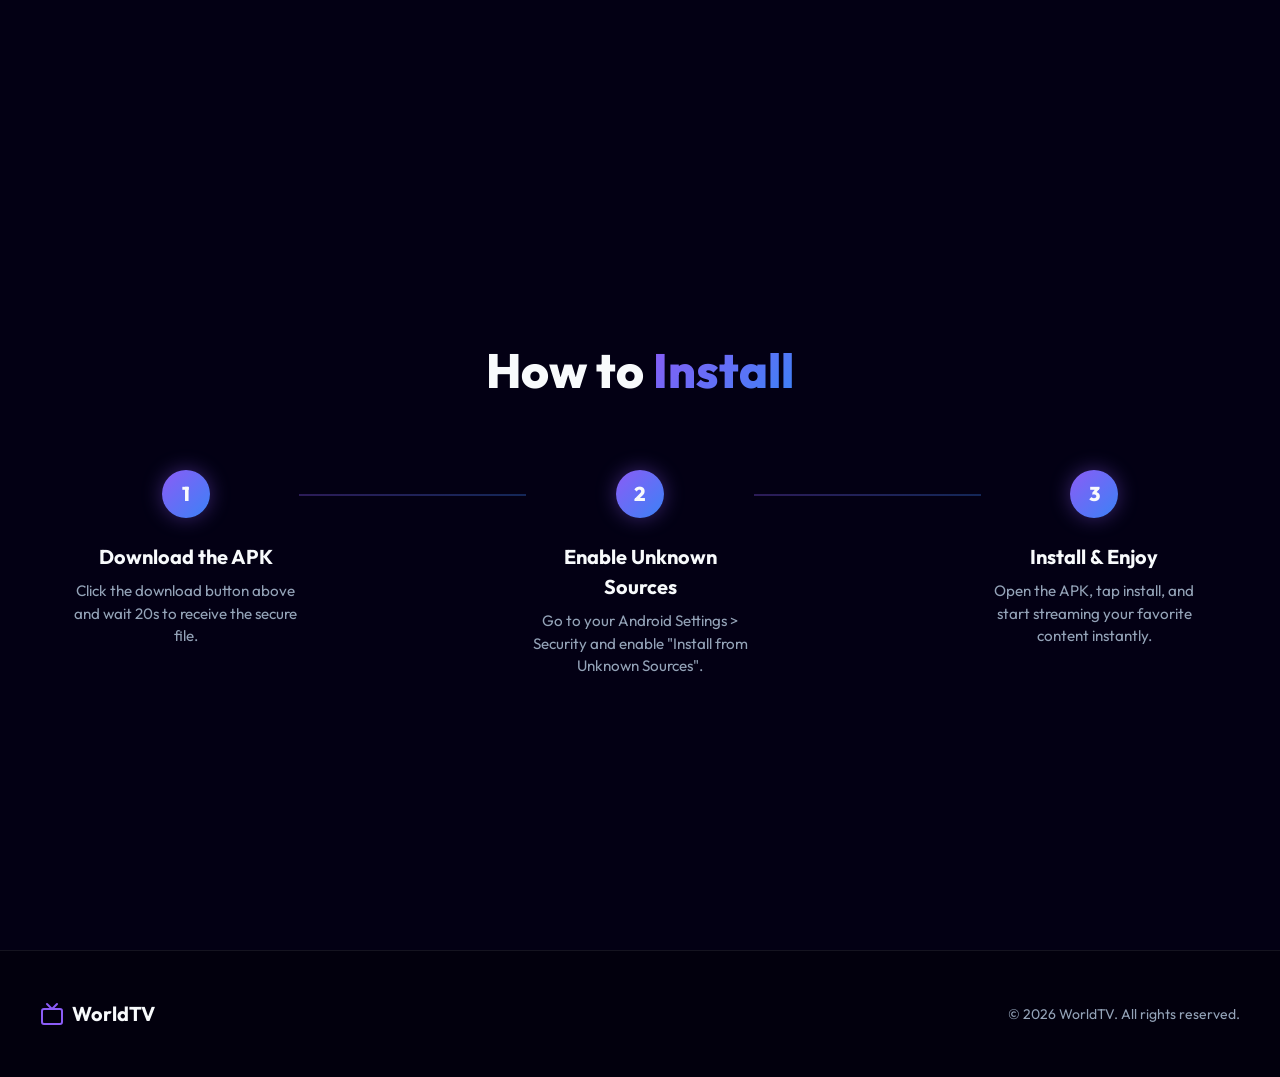
==== commit a585c6b8: "Update index.html" ====
--- a/index.html
+++ b/index.html
@@ -1,17 +1,21 @@
 <!DOCTYPE html>
 <html lang="en">
 <head>
+    <footer>
+  <a href="/sitemap.xml">XML Sitemap</a>
+</footer>
+    <?xml version="1.0" encoding="UTF-8"?>
     
 <meta name="description" content="Watch live TV channels, sports, movies and entertainment online. Download our free TV app and stream anywhere.">
 
 <meta name="robots" content="index,follow">
 
-<link rel="canonical" href="https://yourdomain.com/">
+<link rel="canonical" href="https://worldtv-p6ws.vercel.app/">
 
 <meta property="og:title" content="Free TV App">
 <meta property="og:description" content="Watch live TV, sports and movies online.">
 <meta property="og:type" content="website">
-<meta property="og:url" content="https://yourdomain.com/">
+<meta property="og:url" content="https://worldtv-p6ws.vercel.app/">
 
 <meta name="twitter:card" content="summary_large_image">
 
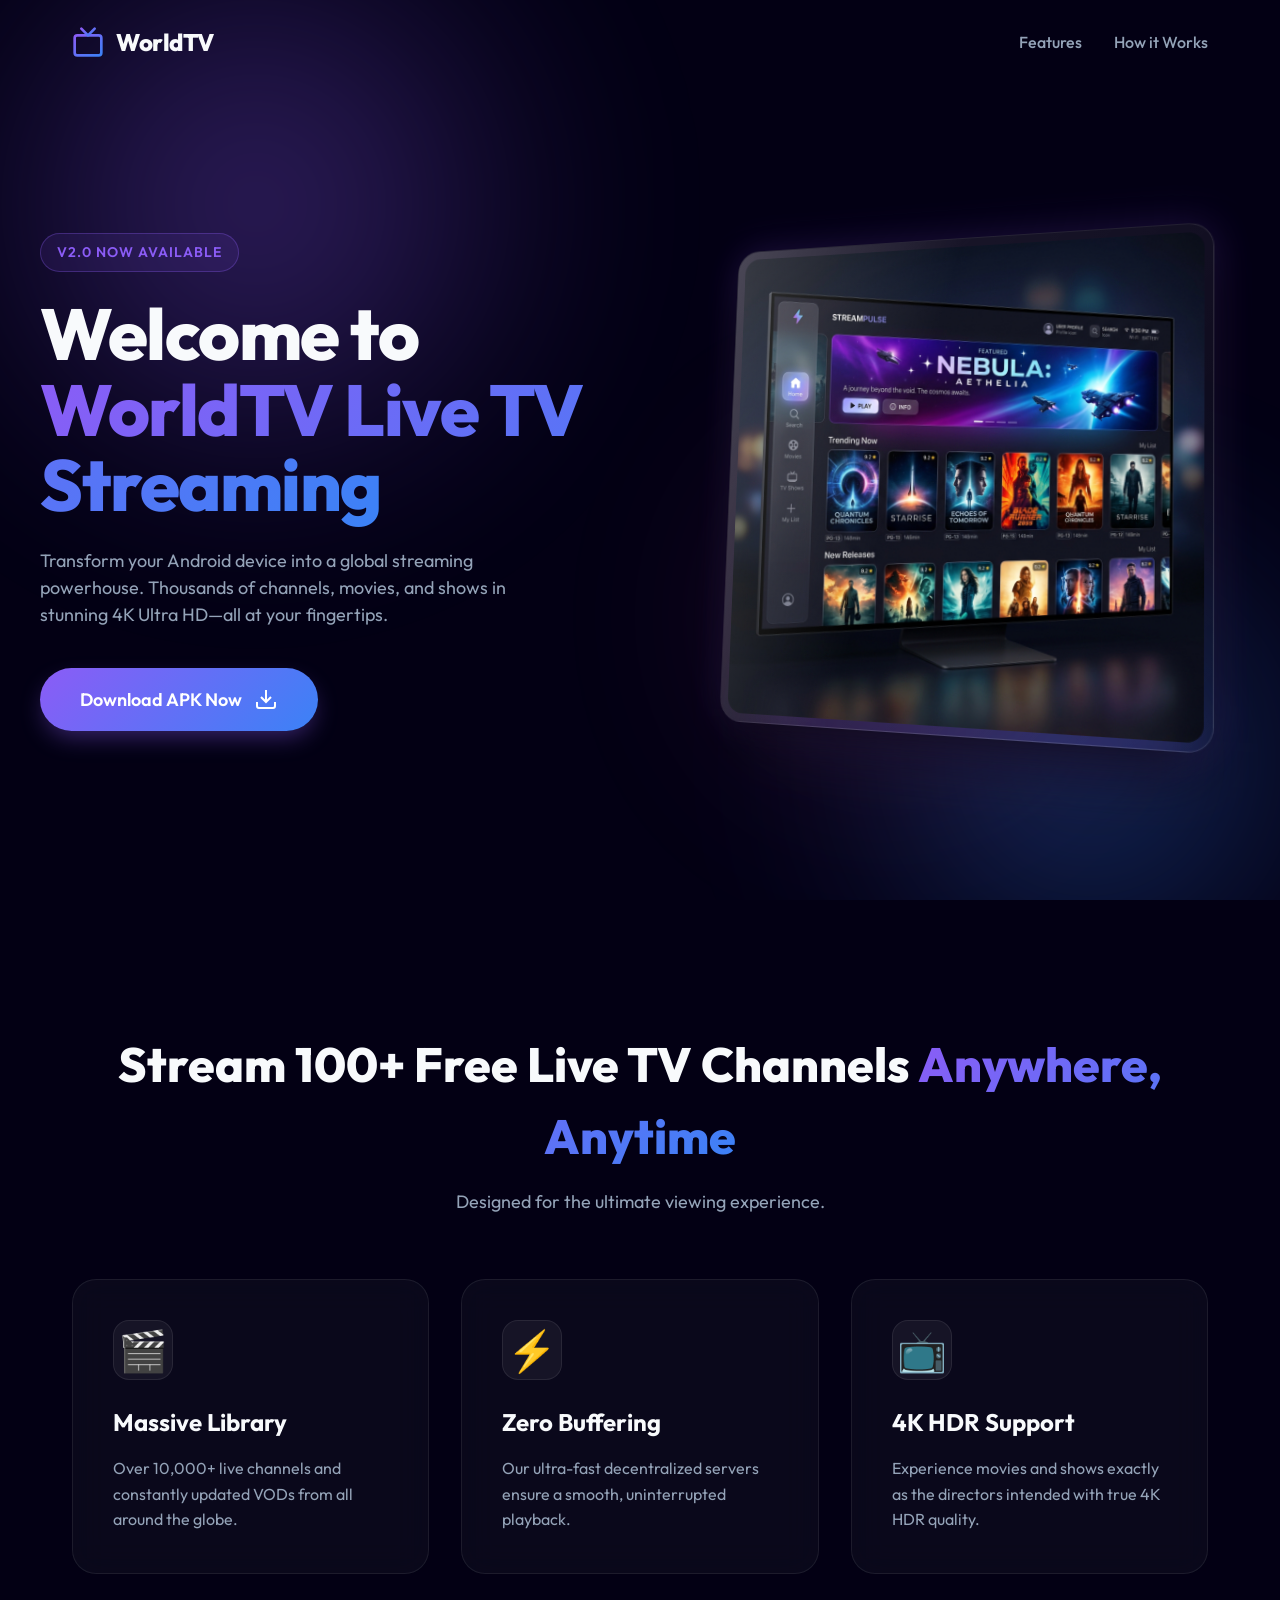
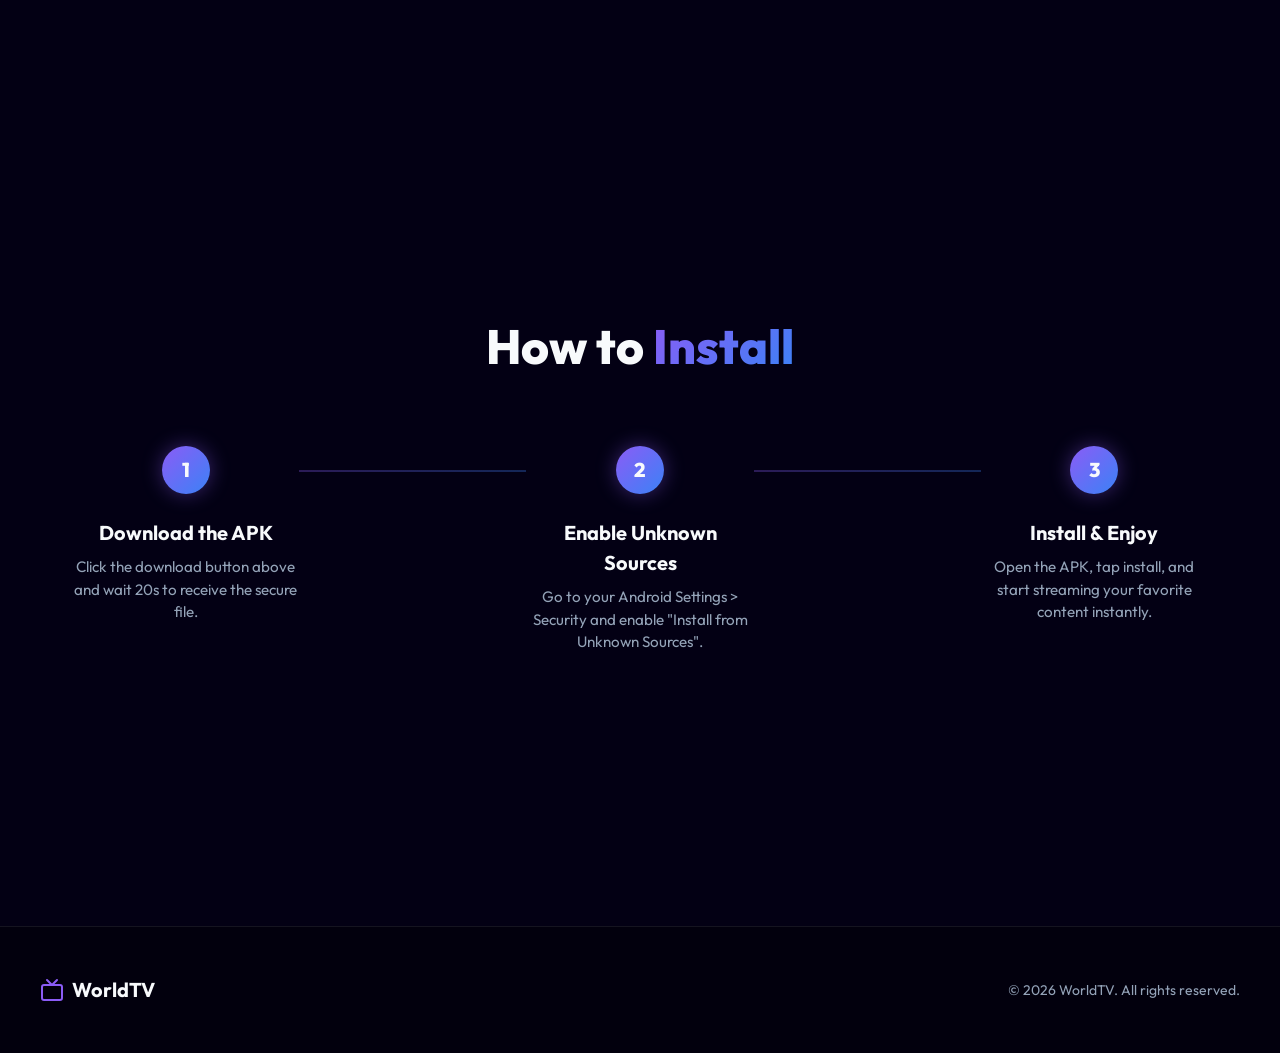
==== commit efbe5a45: "Update index.html" ====
--- a/index.html
+++ b/index.html
@@ -1,9 +1,7 @@
 <!DOCTYPE html>
 <html lang="en">
 <head>
-    <footer>
-  <a href="/sitemap.xml">XML Sitemap</a>
-</footer>
+    
     <?xml version="1.0" encoding="UTF-8"?>
     
 <meta name="description" content="Watch live TV channels, sports, movies and entertainment online. Download our free TV app and stream anywhere.">
